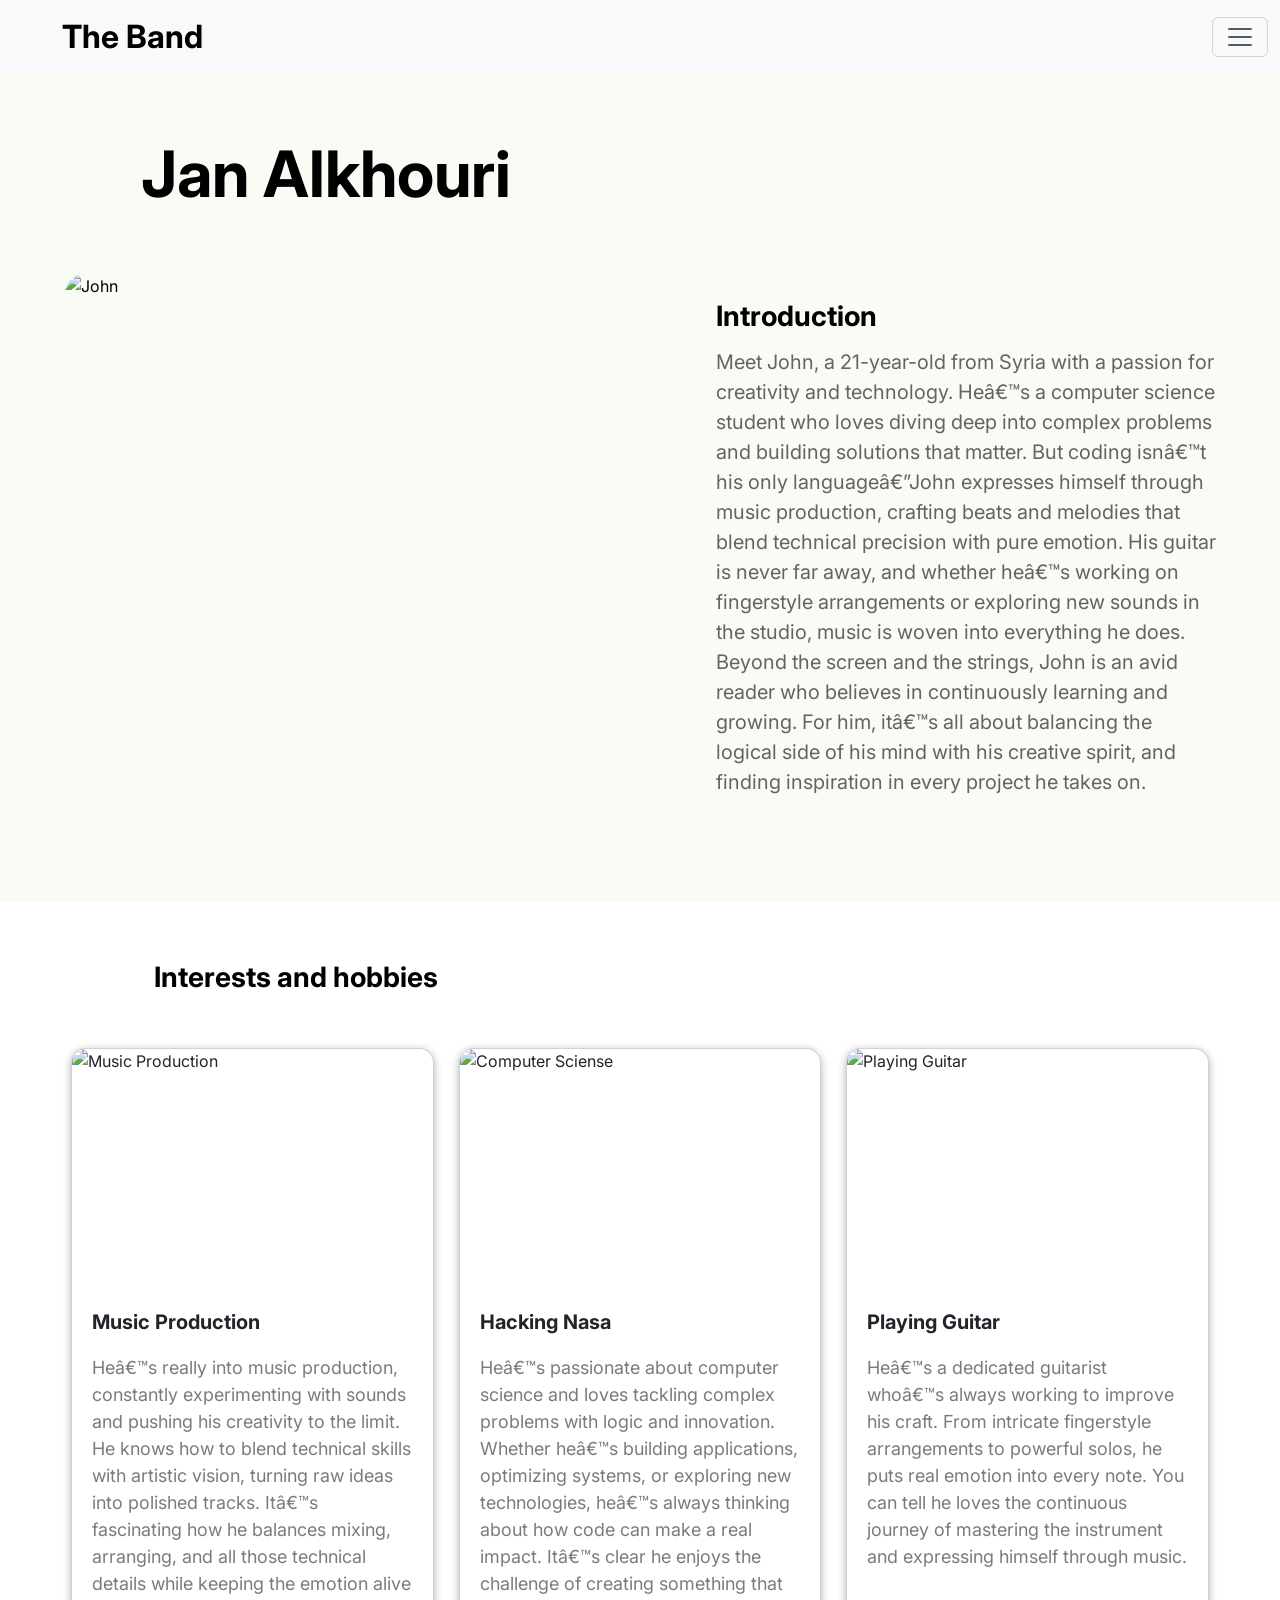
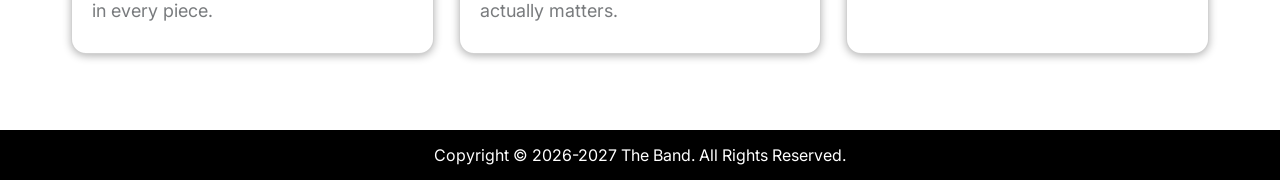
==== john.html @ ca36ecd8 "Add files via upload" ====
<!DOCTYPE html>

<html lang="en">
    <head>
        <link href="https://cdn.jsdelivr.net/npm/bootstrap@5.3.8/dist/css/bootstrap.min.css" rel="stylesheet" integrity="sha384-sRIl4kxILFvY47J16cr9ZwB07vP4J8+LH7qKQnuqkuIAvNWLzeN8tE5YBujZqJLB" crossorigin="anonymous">
        <script src="https://cdn.jsdelivr.net/npm/bootstrap@5.3.8/dist/js/bootstrap.bundle.min.js" integrity="sha384-FKyoEForCGlyvwx9Hj09JcYn3nv7wiPVlz7YYwJrWVcXK/BmnVDxM+D2scQbITxI" crossorigin="anonymous"></script>
        <script src="/script.js" defer></script>
        <link href="styles.css" rel="stylesheet">
        <link href="member.css" rel="stylesheet">
        <link href="https://fonts.googleapis.com/css2?family=Inter:wght@400;700&display=swap" rel="stylesheet">
        <title>John Alkhoury</title>
    </head>
    <body>
        <header>
            <nav class="navbar bg-body-tertiary fixed-top">
                <div class="container-fluid">
                    <a class="navbar-brand" href="/index.html">The Band</a>
                    <button class="navbar-toggler" type="button" data-bs-toggle="offcanvas" data-bs-target="#offcanvasNavbar" aria-controls="offcanvasNavbar" aria-label="Toggle navigation">
                        <span class="navbar-toggler-icon"></span>
                    </button>
                    <div class="offcanvas offcanvas-end" tabindex="-1" id="offcanvasNavbar" aria-labelledby="offcanvasNavbarLabel">
                        <div class="offcanvas-header">
                            <h5 class="offcanvas-title" id="offcanvasNavbarLabel">Menu</h5>
                            <button type="button" class="btn-close" data-bs-dismiss="offcanvas" aria-label="Close"></button>
                        </div>
                        <div class="offcanvas-body">
                            <ul class="navbar-nav justify-content-end flex-grow-1 pe-3">
                                <li class="nav-item">
                                    <a class="nav-link page" aria-current="page" href="/index.html">Home</a>
                                </li>
                                <li class="nav-item">
                                    <a class="nav-link active page" href="/john.html">John</a>
                                </li>
                                <li class="nav-item">
                                    <a class="nav-link page" href="kieran.html">Kieran</a>
                                </li>
                                <li class="nav-item">
                                    <a class="nav-link page" href="kimberly.html">Kim</a>
                                </li>
                            </ul>
                        </div>
                    </div>
                </div>
            </nav>
        </header>

        <section class="section-1">
            <h1 class="title-1">Jan Alkhouri</h1>
            <div class="section-1-container">
                <img height="535px" width="576px" src="/images/john-big.png" alt="John">
                <div class="text">
                    <h1>Introduction</h1>
                    <p>
                        Meet John, a 21-year-old from Syria with a passion for creativity and technology.
                        He’s a computer science student who loves diving deep into complex problems and building solutions that matter.
                        But coding isn’t his only language—John expresses himself through music production,
                        crafting beats and melodies that blend technical precision with pure emotion.
                        His guitar is never far away, and whether he’s working on fingerstyle arrangements or exploring new sounds in the studio,
                        music is woven into everything he does. Beyond the screen and the strings,
                        John is an avid reader who believes in continuously learning and growing.
                        For him, it’s all about balancing the logical side of his mind with his creative spirit,
                        and finding inspiration in every project he takes on.
                    </p>
                </div>
            </div>
        </section>

        <section class="section-2">
            <h1>Interests and hobbies</h1>
            <div class="cards-container">
                <div class="card">
                    <img height="240px" width="362.67px" src="/images/music production.png" alt="Music Production">
                    <div class="card-body">
                        <h5 class="card-title">Music Production</h5>
                        <p class="card-text">
                            He’s really into music production, constantly experimenting with sounds and pushing his creativity to the limit.
                            He knows how to blend technical skills with artistic vision, turning raw ideas into polished tracks.
                            It’s fascinating how he balances mixing, arranging, and all those technical details while keeping the emotion alive in every piece.
                        </p>
                    </div>
                </div>
                <div class="card">
                    <img height="240px" width="362.67px" src="/images/hacking nasa.png" alt="Computer Sciense">
                    <div class="card-body">
                        <h5 class="card-title">Hacking Nasa</h5>
                        <p class="card-text">
                            He’s passionate about computer science and loves tackling complex problems with logic and innovation.
                            Whether he’s building applications, optimizing systems,
                            or exploring new technologies, he’s always thinking about how code can make a real impact.
                            It’s clear he enjoys the challenge of creating something that actually matters.
                        </p>
                    </div>
                </div>
                <div class="card">
                    <img height="240px" width="362.67px" src="/images/playing guitar.png" alt="Playing Guitar">
                    <div class="card-body">
                        <h5 class="card-title">Playing Guitar</h5>
                        <p class="card-text">
                            He’s a dedicated guitarist who’s always working to improve his craft.
                            From intricate fingerstyle arrangements to powerful solos,
                            he puts real emotion into every note.
                            You can tell he loves the continuous journey of mastering the instrument and expressing himself through music.
                        </p>
                    </div>
                </div>
            </div>
        </section>

        <footer>
            <p>Copyright &copy; 2026-2027 The Band. All Rights Reserved.</p>
        </footer>
    </body>
</html>
---- styles.css ----
body{
    font-family: 'Inter', sans-serif;
    color: black;
    padding-top: 74px;
}

/* Header */
.navbar-brand{
    font-weight: 700;
    font-size: 24pt;
    margin-left: 50px;
}
.offcanvas-title{
    font-weight: bold;
    font-size: 24pt;
}
.offcanvas-body{
    text-align: center;
}
.page{
    font-size: 16pt;
}

/* footer */
footer{
    display: flex;
    align-items: center;
    justify-content: center;
    height: 50px;
    background-color: black;
}
footer p{
    font-size: clamp(12px, 2vw, 16px);
    color:white;
    padding: 0;
    margin: 0;
}
---- member.css ----
/* the first section */
.section-1{
    display: flex;
    flex-direction: column;
    min-height: 92vh;
    background-color: rgb(249, 252, 245);
}
.title-1{
    display: flex;
    align-items: center;
    font-weight: bold;
    font-size: clamp(38px, 5vw, 64px);
    height: clamp(100px, 20vw, 200px);
    padding-left: clamp(0px, 11vw, 160px);
    margin-bottom: 0;
}
@media (max-width: 600px) {
    .title-1{
        padding: 0;
        justify-content: center;
  }
}
.section-1-container{
    display: flex;
    flex-direction: row;
    flex-wrap: wrap;
    align-items: center;
    justify-content: center;
    padding: 0px 20px 60px 20px;
    gap: clamp(40px, 15vw, 75px);
}
.section-1-container img{
    max-width: 100%;
    height: auto;
    max-height: 540px;
    object-fit: contain;
    border-radius: 20px;
}
.text{
    width: 500px;
}
.text h1{
    display: flex;
    align-items: center;
    font-weight: bold;
    font-size: 28px;
    height: 60px;
    margin: 0;
}
.text p{
    font-size: 20px;
    opacity: 60%;
    margin: 0;
}


/* the second section */
.section-2{
    display: flex;
    flex-direction: column;
    justify-content: center;
    gap: 20px;
    min-height: 92vh;
    padding-bottom: 50px;
}
.section-2 h1{
    display: flex;
    align-items: center;
    font-weight: bold;
    font-size: 28px;
    height: 100px;
    padding-left: clamp(0px, 12vw, 171px);
    margin-bottom: 0;
}
.cards-container{
    display: flex;
    align-items: center;
    justify-content: center;
    flex-wrap: wrap;
    gap: 25px;
}
.card{
    width: 362.67px;
    height: 606px;
    border-radius: 15px;
    box-shadow: 0 2px 8px rgba(0,0,0,0.30);
    overflow: hidden;
}
.card-body{
    padding: 0px 20px;
}
.card-body h5{
    display: flex;
    align-items: center;
    font-weight: bold;
    height: 65px;
    margin: 0;
}
.card-body p{
    font-size: 18px;
    opacity: 60%;
}
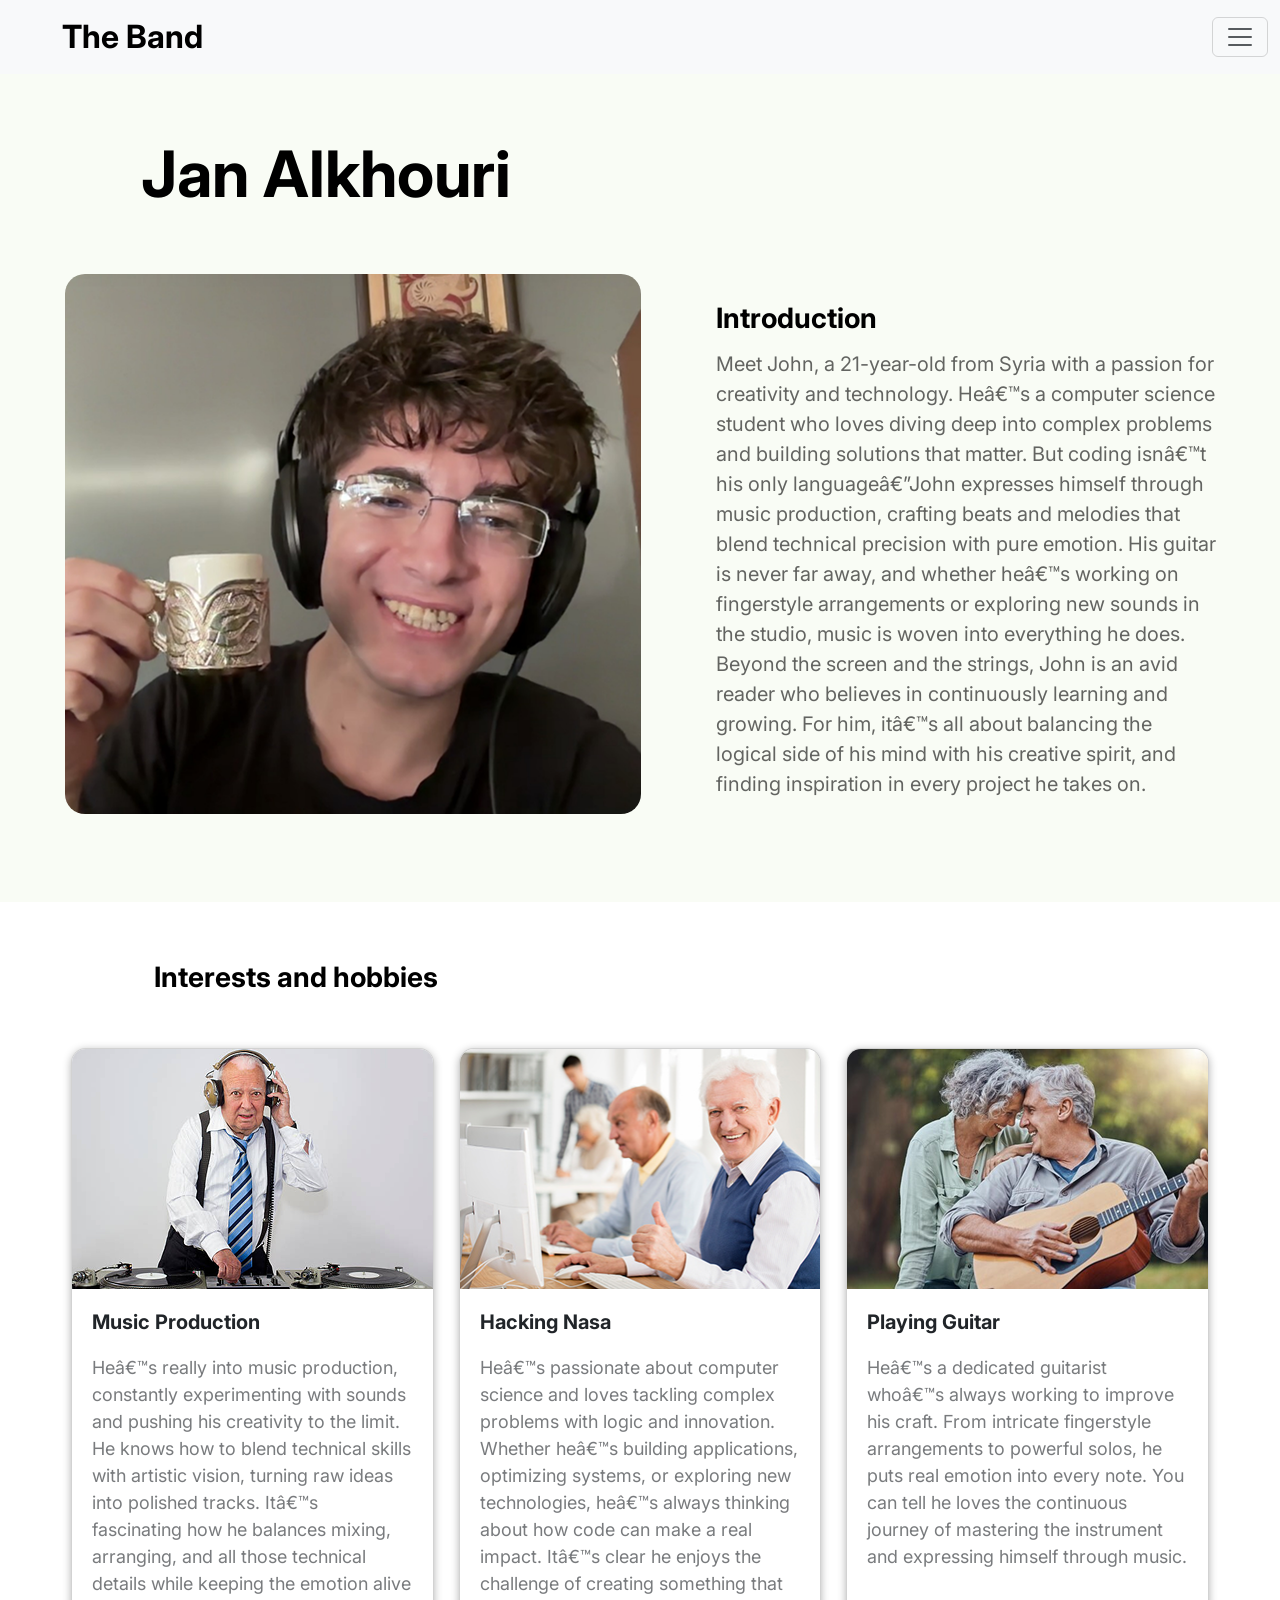
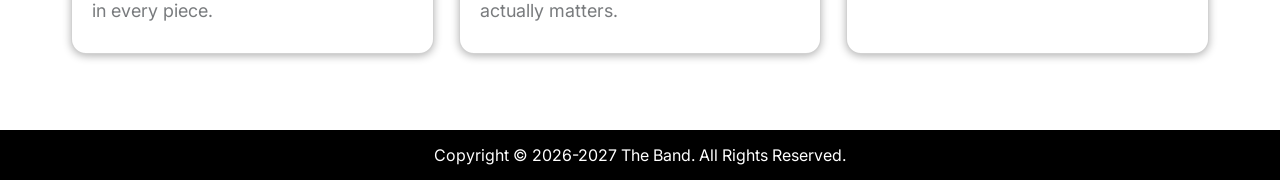
==== commit 7260467a: "Update image paths to relative URLs in john.html" ====
--- a/john.html
+++ b/john.html
@@ -4,7 +4,7 @@
     <head>
         <link href="https://cdn.jsdelivr.net/npm/bootstrap@5.3.8/dist/css/bootstrap.min.css" rel="stylesheet" integrity="sha384-sRIl4kxILFvY47J16cr9ZwB07vP4J8+LH7qKQnuqkuIAvNWLzeN8tE5YBujZqJLB" crossorigin="anonymous">
         <script src="https://cdn.jsdelivr.net/npm/bootstrap@5.3.8/dist/js/bootstrap.bundle.min.js" integrity="sha384-FKyoEForCGlyvwx9Hj09JcYn3nv7wiPVlz7YYwJrWVcXK/BmnVDxM+D2scQbITxI" crossorigin="anonymous"></script>
-        <script src="/script.js" defer></script>
+        <script src="./script.js" defer></script>
         <link href="styles.css" rel="stylesheet">
         <link href="member.css" rel="stylesheet">
         <link href="https://fonts.googleapis.com/css2?family=Inter:wght@400;700&display=swap" rel="stylesheet">
@@ -14,7 +14,7 @@
         <header>
             <nav class="navbar bg-body-tertiary fixed-top">
                 <div class="container-fluid">
-                    <a class="navbar-brand" href="/index.html">The Band</a>
+                    <a class="navbar-brand" href="./index.html">The Band</a>
                     <button class="navbar-toggler" type="button" data-bs-toggle="offcanvas" data-bs-target="#offcanvasNavbar" aria-controls="offcanvasNavbar" aria-label="Toggle navigation">
                         <span class="navbar-toggler-icon"></span>
                     </button>
@@ -26,16 +26,16 @@
                         <div class="offcanvas-body">
                             <ul class="navbar-nav justify-content-end flex-grow-1 pe-3">
                                 <li class="nav-item">
-                                    <a class="nav-link page" aria-current="page" href="/index.html">Home</a>
+                                    <a class="nav-link page" aria-current="page" href="./index.html">Home</a>
                                 </li>
                                 <li class="nav-item">
-                                    <a class="nav-link active page" href="/john.html">John</a>
+                                    <a class="nav-link active page" href="./john.html">John</a>
                                 </li>
                                 <li class="nav-item">
-                                    <a class="nav-link page" href="kieran.html">Kieran</a>
+                                    <a class="nav-link page" href="./kieran.html">Kieran</a>
                                 </li>
                                 <li class="nav-item">
-                                    <a class="nav-link page" href="kimberly.html">Kim</a>
+                                    <a class="nav-link page" href="./kimberly.html">Kim</a>
                                 </li>
                             </ul>
                         </div>
@@ -47,7 +47,7 @@
         <section class="section-1">
             <h1 class="title-1">Jan Alkhouri</h1>
             <div class="section-1-container">
-                <img height="535px" width="576px" src="/images/john-big.png" alt="John">
+                <img height="535px" width="576px" src="./images/john-big.png" alt="John">
                 <div class="text">
                     <h1>Introduction</h1>
                     <p>
@@ -69,7 +69,7 @@
             <h1>Interests and hobbies</h1>
             <div class="cards-container">
                 <div class="card">
-                    <img height="240px" width="362.67px" src="/images/music production.png" alt="Music Production">
+                    <img height="240px" width="362.67px" src="./images/music production.png" alt="Music Production">
                     <div class="card-body">
                         <h5 class="card-title">Music Production</h5>
                         <p class="card-text">
@@ -80,7 +80,7 @@
                     </div>
                 </div>
                 <div class="card">
-                    <img height="240px" width="362.67px" src="/images/hacking nasa.png" alt="Computer Sciense">
+                    <img height="240px" width="362.67px" src="./images/hacking nasa.png" alt="Computer Sciense">
                     <div class="card-body">
                         <h5 class="card-title">Hacking Nasa</h5>
                         <p class="card-text">
@@ -92,7 +92,7 @@
                     </div>
                 </div>
                 <div class="card">
-                    <img height="240px" width="362.67px" src="/images/playing guitar.png" alt="Playing Guitar">
+                    <img height="240px" width="362.67px" src="./images/playing guitar.png" alt="Playing Guitar">
                     <div class="card-body">
                         <h5 class="card-title">Playing Guitar</h5>
                         <p class="card-text">
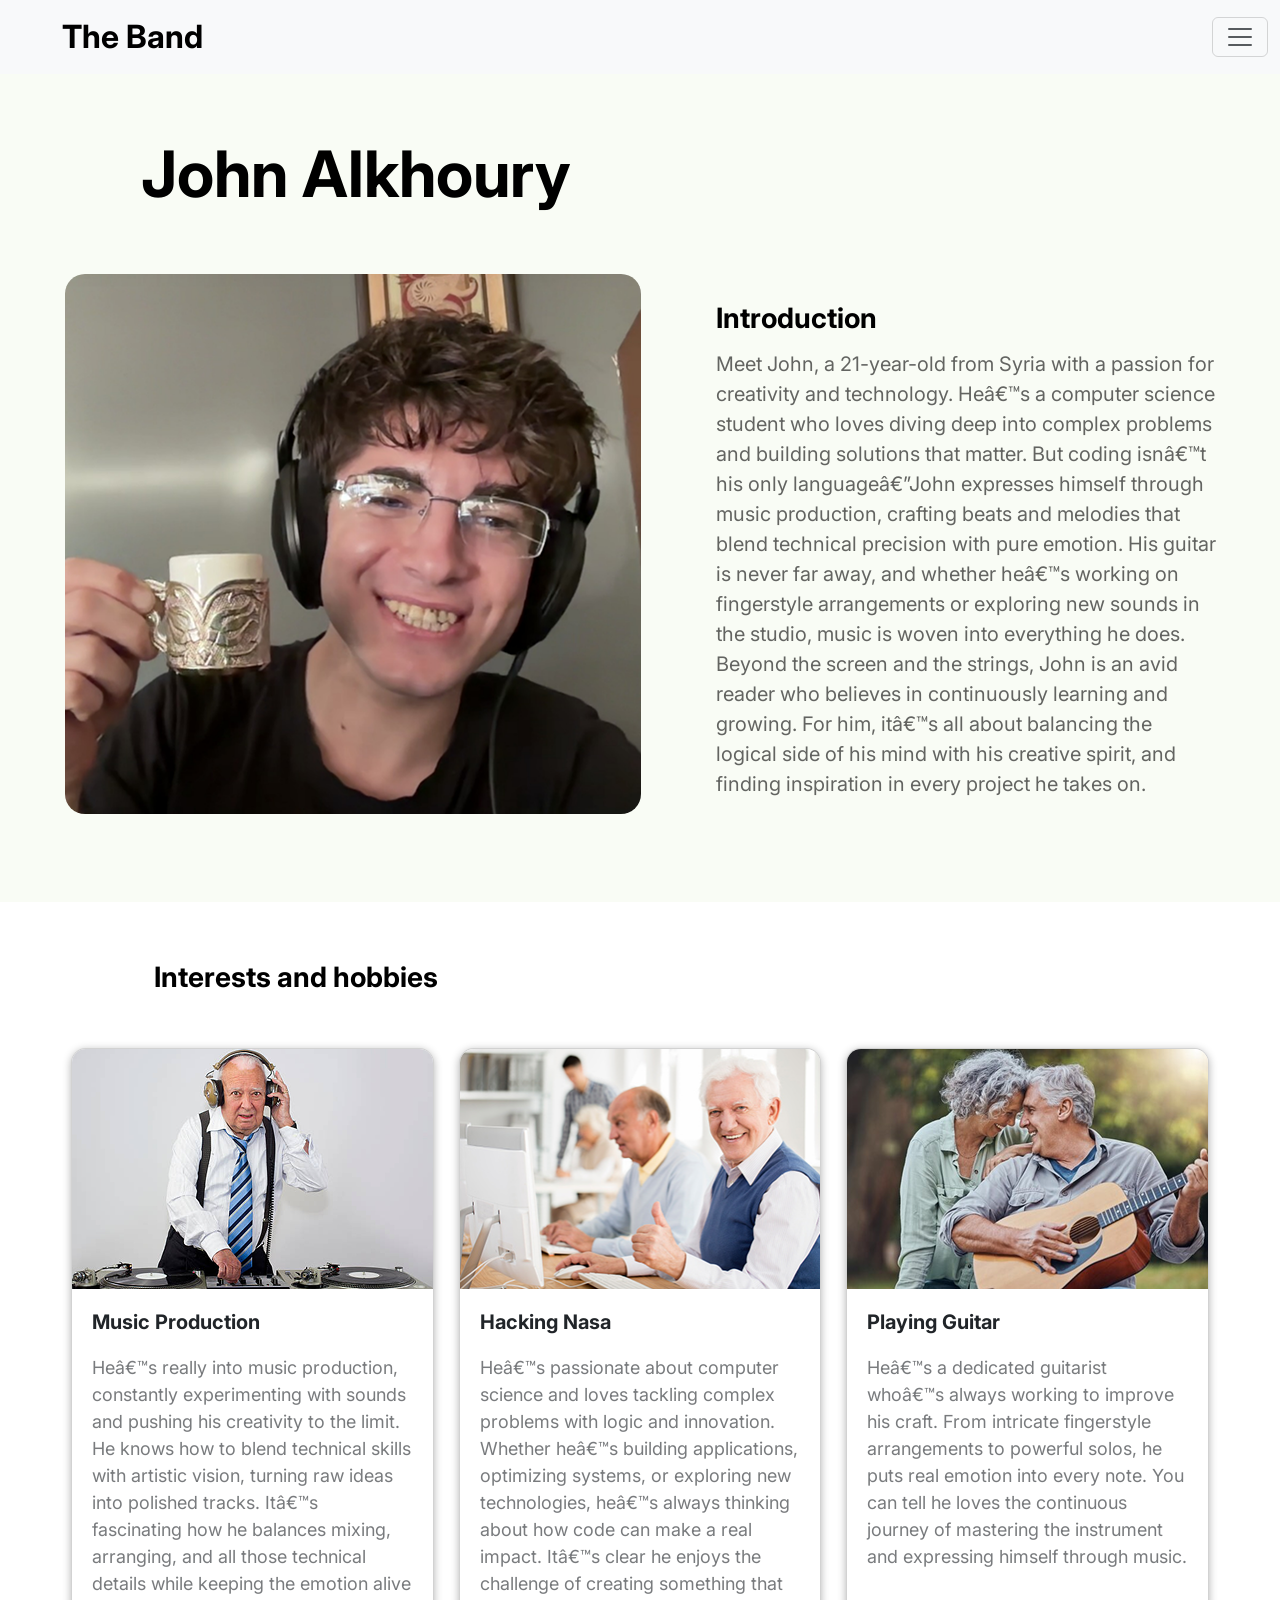
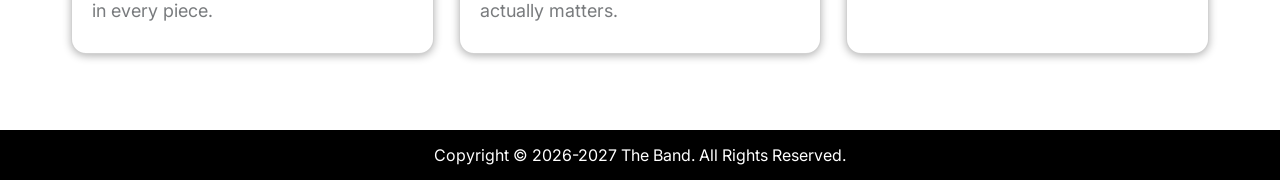
==== commit c9b1f988: "Update name from Jan Alkhouri to John Alkhoury" ====
--- a/john.html
+++ b/john.html
@@ -45,7 +45,7 @@
         </header>
 
         <section class="section-1">
-            <h1 class="title-1">Jan Alkhouri</h1>
+            <h1 class="title-1">John Alkhoury</h1>
             <div class="section-1-container">
                 <img height="535px" width="576px" src="./images/john-big.png" alt="John">
                 <div class="text">
